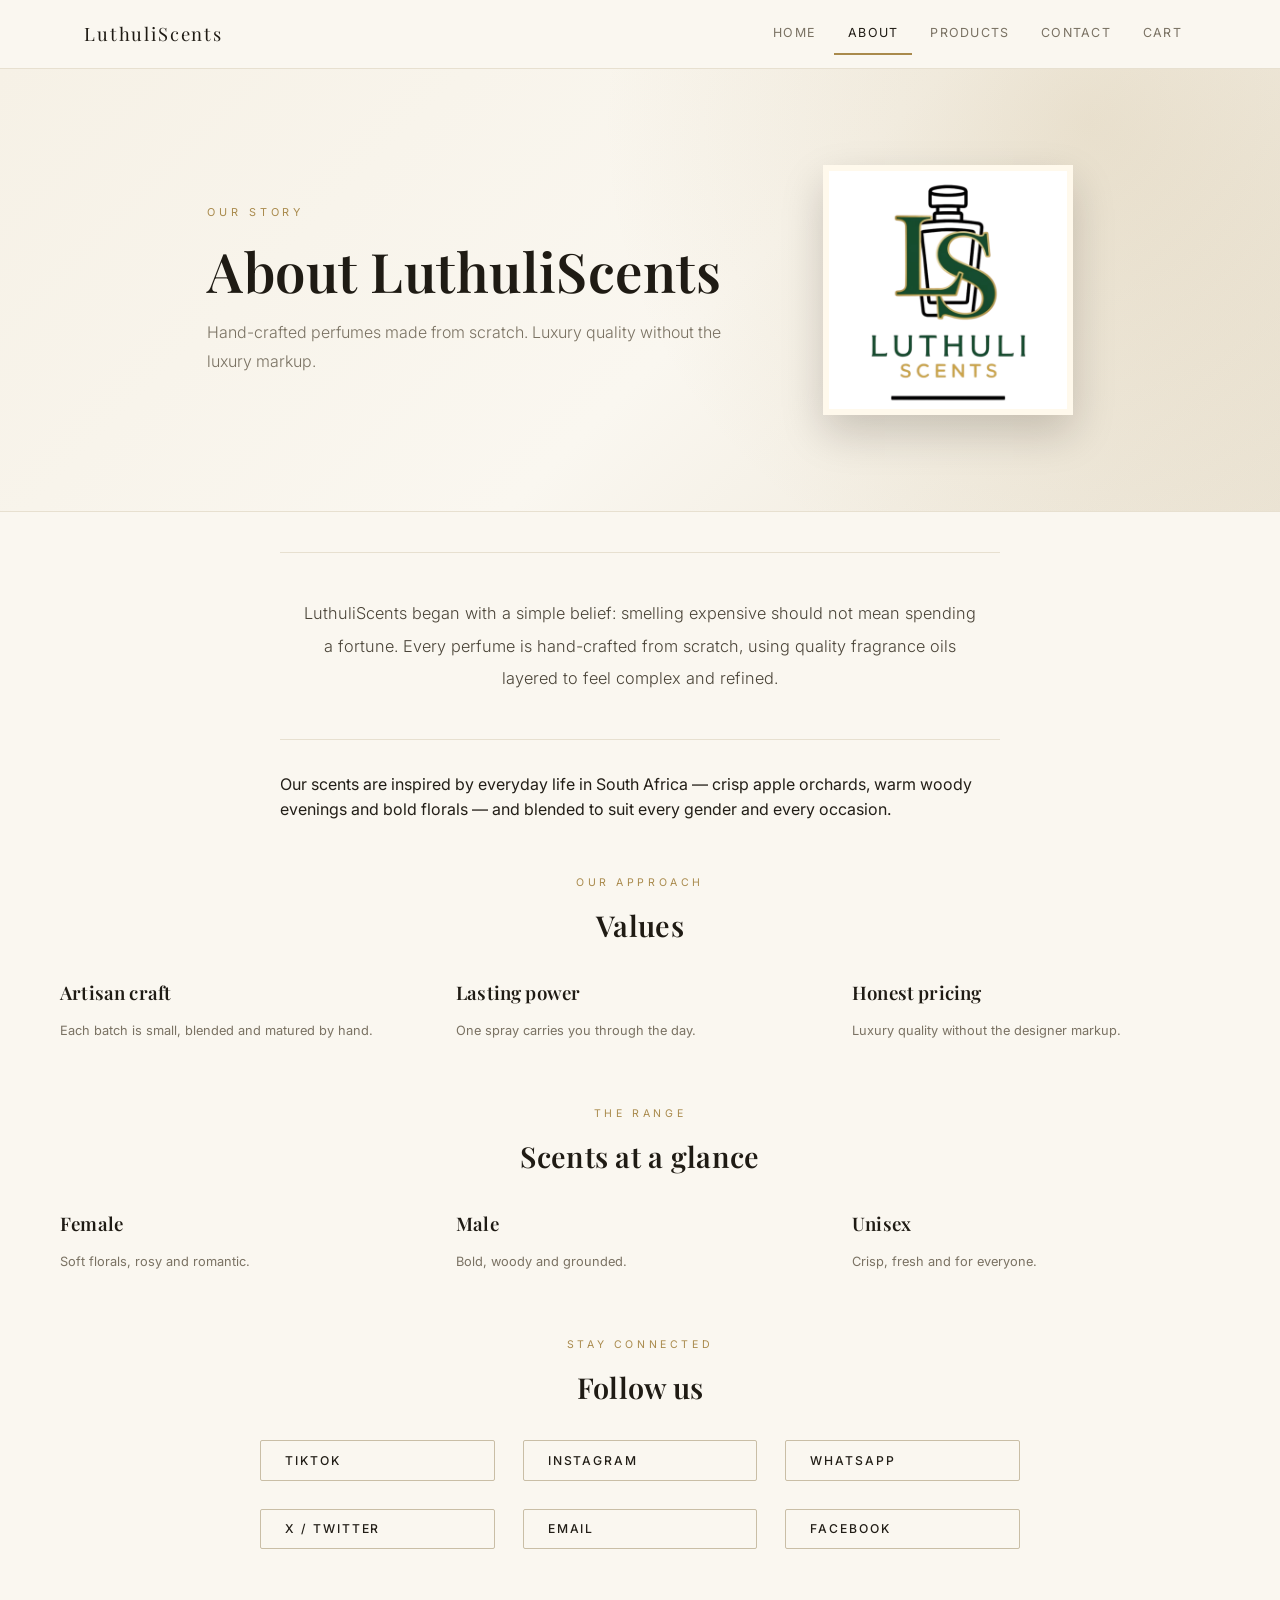
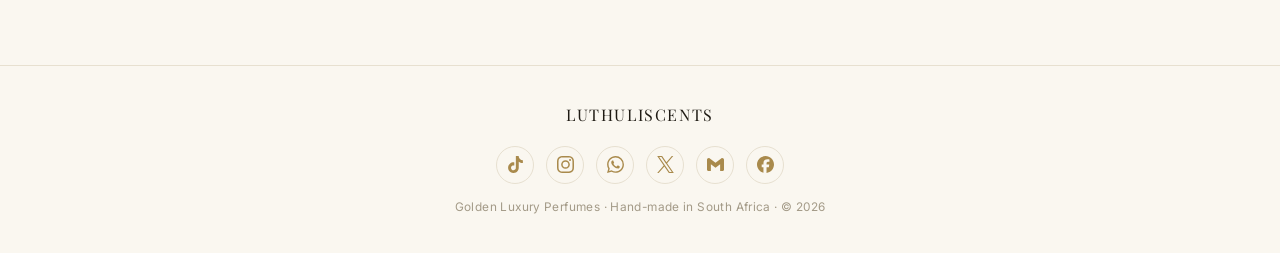
==== about.html @ 28159b86 "Replace Streamlit/Railway app with static GitHub Pages site + Vercel Yoco checkout - Static HTML/CSS" ====
<!DOCTYPE html>
<html lang="en">
  <head>
    <meta charset="UTF-8" />
    <meta name="viewport" content="width=device-width, initial-scale=1.0" />
    <title>About LuthuliScents</title>
    <meta name="description" content="LuthuliScents began with a simple belief: smelling expensive should not mean spending a fortune. Hand-crafted perfumes made from scratch in South Africa." />
    <link rel="stylesheet" href="css/style.css" />
  </head>
  <body data-active="about"
        data-hero-eyebrow="Our Story"
        data-hero-title="About LuthuliScents"
        data-hero-subtitle="Hand-crafted perfumes made from scratch. Luxury quality without the luxury markup."
        data-hero-side="right">
    <div id="site-header"></div>
    <div id="site-hero"></div>

    <main class="container page">

      <div class="statement" style="margin-top:0;">
        LuthuliScents began with a simple belief: smelling expensive should not mean
        spending a fortune. Every perfume is hand-crafted from scratch, using quality
        fragrance oils layered to feel complex and refined.
      </div>

      <p style="max-width:720px; margin:32px auto 0;">
        Our scents are inspired by everyday life in South Africa — crisp apple
        orchards, warm woody evenings and bold florals — and blended to suit every
        gender and every occasion.
      </p>

      <section class="sec-head">
        <div class="label">Our approach</div>
        <h2>Values</h2>
      </section>
      <div class="grid grid-3">
        <div>
          <h3>Artisan craft</h3>
          <p class="caption">Each batch is small, blended and matured by hand.</p>
        </div>
        <div>
          <h3>Lasting power</h3>
          <p class="caption">One spray carries you through the day.</p>
        </div>
        <div>
          <h3>Honest pricing</h3>
          <p class="caption">Luxury quality without the designer markup.</p>
        </div>
      </div>

      <section class="sec-head">
        <div class="label">The range</div>
        <h2>Scents at a glance</h2>
      </section>
      <div class="grid grid-3">
        <div>
          <h3>Female</h3>
          <p class="caption">Soft florals, rosy and romantic.</p>
        </div>
        <div>
          <h3>Male</h3>
          <p class="caption">Bold, woody and grounded.</p>
        </div>
        <div>
          <h3>Unisex</h3>
          <p class="caption">Crisp, fresh and for everyone.</p>
        </div>
      </div>

      <section class="sec-head">
        <div class="label">Stay connected</div>
        <h2>Follow us</h2>
      </section>
      <div class="grid grid-3" data-social-links style="max-width:760px; margin:0 auto;"></div>
    </main>

    <div id="site-footer"></div>

    <script src="js/data.js"></script>
    <script src="js/site.js"></script>
    <script src="js/cart.js"></script>
    <script src="js/products.js"></script>
    <script>
      window.LS_READY.then(function (data) {
        var holder = document.querySelector('[data-social-links]');
        if (!holder) return;
        holder.innerHTML = Object.keys(data.social_links).map(function (name) {
          return '<a class="btn" href="' + data.social_links[name] + '" target="_blank" rel="noopener">' + name + '</a>';
        }).join('');
      });
    </script>
  </body>
</html>
---- css/style.css ----
/* LuthuliScents — minimal luxury ivory theme.
   Ported from the Streamlit design system (core/styles.py).
   Fonts: Playfair Display (display serif) + Inter (body). */

@import url('https://fonts.googleapis.com/css2?family=Playfair+Display:wght@500;600;700&family=Inter:wght@300;400;500;600&display=swap');
@import url('https://fonts.googleapis.com/css2?family=Material+Symbols+Rounded:opsz,wght,FILL,GRAD@20..48,100..700,0..1,-50..200&display=block');

:root {
  --bg: #FAF7F0;
  --bg-soft: #F4F0E6;
  --surface: #FFFFFF;
  --ink: #221E17;
  --ink-strong: #1F1B14;
  --muted: #7A7263;
  --muted-2: #A39A87;
  --gold: #A98A4C;
  --gold-soft: #D9C9A5;
  --line: #E7E0D0;
  --line-input: #E3DBC8;
  --line-strong: #C9BEA6;
}

* { box-sizing: border-box; }

html { scroll-behavior: smooth; }

body {
  margin: 0;
  font-family: 'Inter', sans-serif;
  font-weight: 400;
  color: var(--ink);
  background: var(--bg);
  line-height: 1.6;
  -webkit-font-smoothing: antialiased;
}

h1, h2, h3, h4, h5, h6 {
  font-family: 'Playfair Display', serif;
  color: var(--ink-strong);
  font-weight: 600;
  letter-spacing: .01em;
  margin: 0 0 .5em;
}

a { color: var(--ink); }
a:hover { color: var(--gold); }

img { max-width: 100%; border-radius: 8px; box-shadow: 0 8px 24px rgba(31, 27, 20, .08); }

hr { border: none; border-top: 1px solid var(--line); margin: 36px 0; }

.container { max-width: 1160px; margin: 0 auto; padding: 0 24px; }

/* ---------- header / navigation ---------- */
.site-header {
  border-bottom: 1px solid var(--line);
  background: rgba(250, 247, 240, .92);
  backdrop-filter: blur(8px);
  position: sticky;
  top: 0;
  z-index: 20;
}
.header-inner {
  max-width: 1160px;
  margin: 0 auto;
  padding: 0 24px;
  display: flex;
  align-items: center;
  justify-content: space-between;
  gap: 16px;
  min-height: 68px;
}
.brand {
  font-family: 'Playfair Display', serif;
  font-size: 1.15rem;
  letter-spacing: .1em;
  color: var(--ink-strong);
  text-decoration: none;
  white-space: nowrap;
}
.brand:hover { color: var(--ink-strong); }
.nav { display: flex; flex-wrap: wrap; gap: 4px; }
.nav a {
  color: var(--muted);
  text-decoration: none;
  font-size: .78rem;
  letter-spacing: .1em;
  text-transform: uppercase;
  padding: 10px 14px;
  border-bottom: 2px solid transparent;
  transition: color .2s ease, border-color .2s ease;
}
.nav a:hover { color: var(--ink-strong); border-bottom-color: var(--gold); }
.nav a.active { color: var(--ink-strong); border-bottom-color: var(--gold); }
.cart-badge {
  display: none;
  align-items: center;
  justify-content: center;
  min-width: 18px;
  height: 18px;
  padding: 0 5px;
  margin-left: 4px;
  border-radius: 999px;
  background: var(--gold);
  color: var(--bg);
  font-size: .66rem;
  letter-spacing: 0;
  vertical-align: top;
}

@media (max-width: 640px) {
  .header-inner { flex-direction: column; padding: 12px 16px; }
  .nav a { padding: 8px 10px; }
}

/* ---------- page container ---------- */
.page { padding: 40px 0 60px; }

/* ---------- hero ---------- */
.hero {
  position: relative;
  padding: clamp(56px, 8vw, 96px) 24px;
  color: var(--ink);
  background:
    radial-gradient(circle at 85% 12%, rgba(169, 138, 76, .18), transparent 42%),
    linear-gradient(135deg, #F6F1E6 0%, #FAF7F0 55%, #ECE5D6 100%);
  border-bottom: 1px solid var(--line);
}
.hero-inner {
  display: flex;
  align-items: center;
  justify-content: center;
  gap: clamp(24px, 5vw, 56px);
  max-width: 1080px;
  margin: 0 auto;
}
.hero .hero-logo {
  width: clamp(150px, 24vw, 250px);
  height: clamp(150px, 24vw, 250px);
  object-fit: cover;
  border-radius: 0;
  flex: 0 0 auto;
  border: 6px solid #FFF9EC;
  box-shadow: 0 18px 40px rgba(20, 12, 7, .18);
}
.hero .hero-text {
  max-width: 560px;
  text-align: left;
}
.hero.logo-right .hero-inner { flex-direction: row-reverse; }
.hero .eyebrow {
  font-size: .68rem;
  letter-spacing: .36em;
  text-transform: uppercase;
  color: var(--gold);
  margin: 0 0 18px;
}
.hero h1 {
  font-family: 'Playfair Display', serif;
  font-size: clamp(2.1rem, 6vw, 3.4rem);
  color: var(--ink-strong);
  font-weight: 600;
  line-height: 1.15;
  max-width: 18ch;
  margin: 0 0 16px;
}
.hero p {
  color: var(--muted);
  font-size: 1rem;
  max-width: 620px;
  margin: 0;
  line-height: 1.8;
  font-weight: 300;
}
.hero-actions {
  display: flex;
  gap: 12px;
  justify-content: flex-start;
  flex-wrap: wrap;
  margin-top: 30px;
}
.hero .btn.primary { background: var(--ink); color: var(--bg); border-color: var(--ink); }
.hero .btn.primary:hover { background: var(--gold); border-color: var(--gold); }

@media (max-width: 720px) {
  .hero-inner { flex-direction: column; text-align: center; }
  .hero.logo-right .hero-inner { flex-direction: column; }
  .hero .hero-logo { width: clamp(120px, 38vw, 190px); height: clamp(120px, 38vw, 190px); }
  .hero .hero-text { text-align: center; }
  .hero-actions { justify-content: center; }
}

/* ---------- section headings ---------- */
.sec-head { margin: 52px 0 30px; text-align: center; }
.sec-head .label {
  font-size: .66rem;
  letter-spacing: .34em;
  text-transform: uppercase;
  color: var(--gold);
  margin-bottom: 10px;
}
.sec-head h2 { font-size: 1.8rem; margin: 0; }

/* ---------- statement ---------- */
.statement {
  margin: 56px auto 16px;
  max-width: 720px;
  text-align: center;
  border-top: 1px solid var(--line);
  border-bottom: 1px solid var(--line);
  padding: 44px 24px;
  color: #4A4438;
  font-size: 1.02rem;
  line-height: 2;
  font-weight: 300;
}
.statement .mark { color: var(--gold); }

/* ---------- buttons ---------- */
.btn {
  display: inline-block;
  background: transparent;
  color: var(--ink);
  border: 1px solid var(--line-strong);
  border-radius: 2px;
  font-family: 'Inter', sans-serif;
  font-size: .76rem;
  letter-spacing: .16em;
  text-transform: uppercase;
  font-weight: 500;
  padding: .6rem 1.5rem;
  text-decoration: none;
  cursor: pointer;
  transition: background .2s ease, color .2s ease, border-color .2s ease;
}
.btn:hover { background: var(--ink); color: var(--bg); border-color: var(--ink); }
.btn.primary {
  background: var(--ink);
  color: var(--bg);
  border-color: var(--ink);
}
.btn.primary:hover { background: var(--gold); border-color: var(--gold); color: var(--bg); }
.btn.ghost { border-color: transparent; }
.btn.ghost:hover { border-color: transparent; }

/* ---------- forms ---------- */
label { display: block; margin-bottom: 6px; font-size: .95rem; }
input[type="text"], input[type="email"], input[type="tel"], textarea, select {
  width: 100%;
  padding: 10px 12px;
  border: 1px solid var(--line-input);
  border-radius: 2px;
  background: transparent;
  color: var(--ink);
  font-family: 'Inter', sans-serif;
  font-size: .95rem;
}
input:focus, textarea:focus, select:focus {
  outline: none;
  border-color: var(--gold);
}
.form-grid { display: grid; grid-template-columns: repeat(2, minmax(0, 1fr)); gap: 16px; }
.form-grid .full { grid-column: 1 / -1; }

@media (max-width: 700px) {
  .form-grid { grid-template-columns: 1fr; }
}

/* ---------- cards / product grid ---------- */
.grid { display: grid; gap: 28px; }
.grid-3 { grid-template-columns: repeat(3, minmax(0, 1fr)); }
.grid-2 { grid-template-columns: repeat(2, minmax(0, 1fr)); }

@media (max-width: 900px) {
  .grid-3 { grid-template-columns: repeat(2, minmax(0, 1fr)); }
}
@media (max-width: 560px) {
  .grid-3, .grid-2 { grid-template-columns: 1fr; }
}

.p-card { text-align: center; display: flex; flex-direction: column; }
.p-card img {
  width: 100%;
  height: 320px;
  object-fit: cover;
  object-position: center;
  border-radius: 8px;
  box-shadow: 0 8px 24px rgba(31, 27, 20, .08);
  transition: transform .3s ease;
}
.p-card:hover img { transform: translateY(-4px); }
.p-badge {
  align-self: center;
  display: inline-block;
  margin-top: 16px;
  padding: 3px 12px;
  border: 1px solid var(--gold-soft);
  border-radius: 999px;
  color: var(--gold);
  font-size: .6rem;
  letter-spacing: .2em;
  text-transform: uppercase;
}
.p-name { font-family: 'Playfair Display', serif; font-size: 1.15rem; color: var(--ink-strong); margin: 16px 0 2px; }
.p-family { font-size: .66rem; letter-spacing: .24em; text-transform: uppercase; color: var(--gold); }
.p-notes { font-size: .8rem; color: var(--muted); margin: 10px 0; line-height: 1.6; }
.p-price { font-size: 1.02rem; font-weight: 500; color: var(--ink-strong); margin: 12px 0; }
.p-actions { display: flex; gap: 10px; justify-content: center; flex-wrap: wrap; margin-top: auto; }

/* ---------- quotes ---------- */
.quote {
  border-left: 1px solid var(--line-strong);
  padding: 4px 0 4px 22px;
  margin: 22px 0;
  color: #4A4438;
  font-size: .95rem;
  font-style: italic;
  line-height: 1.8;
}
.quote .who {
  font-style: normal;
  font-size: .72rem;
  letter-spacing: .14em;
  text-transform: uppercase;
  color: var(--gold);
  margin-top: 10px;
}

/* ---------- cart ---------- */
.cart-line {
  display: grid;
  grid-template-columns: 72px 1fr auto auto auto;
  align-items: center;
  gap: 16px;
  padding: 14px 0;
  border-bottom: 1px solid var(--line);
}
.cart-line img { width: 72px; height: 72px; object-fit: cover; border-radius: 6px; box-shadow: 0 4px 12px rgba(31, 27, 20, .1); }
.cart-name { font-family: 'Playfair Display', serif; font-size: 1.05rem; color: var(--ink-strong); }
.cart-meta { font-size: .66rem; letter-spacing: .2em; text-transform: uppercase; color: var(--gold); margin-top: 4px; }
.qty-control { display: inline-flex; align-items: center; gap: 6px; }
.qty-control .btn { padding: 2px 10px; font-size: .9rem; letter-spacing: 0; }
.cart-total { font-weight: 600; font-size: 1.05rem; }

@media (max-width: 700px) {
  .cart-line { grid-template-columns: 56px 1fr auto; }
  .cart-line img { width: 56px; height: 56px; }
  .cart-line .qty-wrap { grid-column: 2; }
  .cart-line .line-total { grid-column: 3; }
}

/* order summary */
.summary-box {
  border: 1px solid var(--line);
  border-radius: 8px;
  padding: 22px;
  background: var(--surface);
}
.summary-row { display: flex; justify-content: space-between; gap: 12px; padding: 6px 0; }
.summary-row.total { border-top: 1px solid var(--line); margin-top: 8px; padding-top: 12px; font-weight: 600; }

/* notices / alerts */
.alert {
  border: 1px solid var(--line);
  border-radius: 6px;
  padding: 14px 16px;
  margin: 14px 0;
  font-size: .92rem;
  background: var(--surface);
}
.alert.success { border-color: var(--gold-soft); color: var(--ink); }
.alert.warning { border-color: var(--gold-soft); color: var(--ink); }
.alert.error { border-color: #B4553C; color: #8A2F1A; }

/* ---------- footer ---------- */
.footer {
  margin-top: 56px;
  padding: 36px 20px;
  text-align: center;
  border-top: 1px solid var(--line);
  color: var(--muted);
  font-size: .8rem;
  letter-spacing: .03em;
}
.footer .brand { font-family: 'Playfair Display', serif; font-size: 1rem; color: var(--ink-strong); letter-spacing: .1em; }
.footer .social {
  display: flex;
  justify-content: center;
  flex-wrap: wrap;
  gap: 12px;
  margin: 18px 0 6px;
}
.footer .social-link {
  display: inline-flex;
  align-items: center;
  justify-content: center;
  width: 38px;
  height: 38px;
  margin: 0;
  border: 1px solid var(--line);
  border-radius: 50%;
  text-decoration: none;
  transition: transform .2s ease, border-color .2s ease, box-shadow .2s ease;
}
.footer .social-link:hover {
  transform: translateY(-2px);
  border-color: transparent;
  box-shadow: 0 6px 16px rgba(31, 27, 20, .12);
}
.footer .social-link svg { width: 17px; height: 17px; display: block; }
.footer .social-link svg path { fill: var(--gold); transition: fill .25s ease; }
.footer .social-link:hover svg path { fill: var(--g, var(--gold)); }
.footer .fine { color: var(--muted-2); font-size: .74rem; margin-top: 14px; }

/* ---------- misc ---------- */
.caption { color: var(--muted); font-size: .8rem; }
.contact-links { display: grid; gap: 12px; max-width: 480px; margin: 0 auto; }
.contact-links a {
  display: flex;
  align-items: center;
  justify-content: space-between;
  color: var(--ink);
  text-decoration: none;
  padding: 14px 18px;
  border: 1px solid var(--line);
  border-radius: 8px;
  transition: border-color .2s ease, background .2s ease;
}
.contact-links a:hover { border-color: var(--gold); background: var(--surface); color: var(--ink); }
.faq { border-bottom: 1px solid var(--line); padding: 14px 0; }
.faq summary { cursor: pointer; font-weight: 500; color: var(--ink-strong); }
.faq[open] summary { margin-bottom: 8px; }

/* ---------- material symbols ---------- */
.material-symbols-rounded {
  font-family: 'Material Symbols Rounded';
  font-weight: normal;
  font-style: normal;
  display: inline-block;
  line-height: 1;
  letter-spacing: normal;
  text-transform: none;
  vertical-align: middle;
  -webkit-font-smoothing: antialiased;
}
.ls-icon { margin-right: 6px; }

/* ---------- responsive (down to 360px) ---------- */
@media (max-width: 560px) {
  .page { padding: 24px 0 48px; }
  .container, .header-inner { padding-left: 16px; padding-right: 16px; }
  .hero { padding: 56px 16px; }
  .p-card img { height: 260px; }
  .form-grid { gap: 12px; }
  .sec-head { margin: 40px 0 22px; }
  .sec-head h2 { font-size: 1.5rem; }
  .statement { padding: 32px 18px; margin: 40px auto; }
}

@media (max-width: 400px) {
  .header-inner { flex-direction: column; gap: 8px; padding: 12px 16px; }
  .nav { justify-content: center; }
  .nav a { padding: 8px 8px; font-size: .74rem; }
  .p-card img { height: 220px; }
  .hero h1 { font-size: 1.9rem; }
  .hero-actions .btn { width: 100%; }
  .summary-box { padding: 16px; }
  .cart-line { gap: 10px; }
  .contact-links a { padding: 12px 12px; }
}
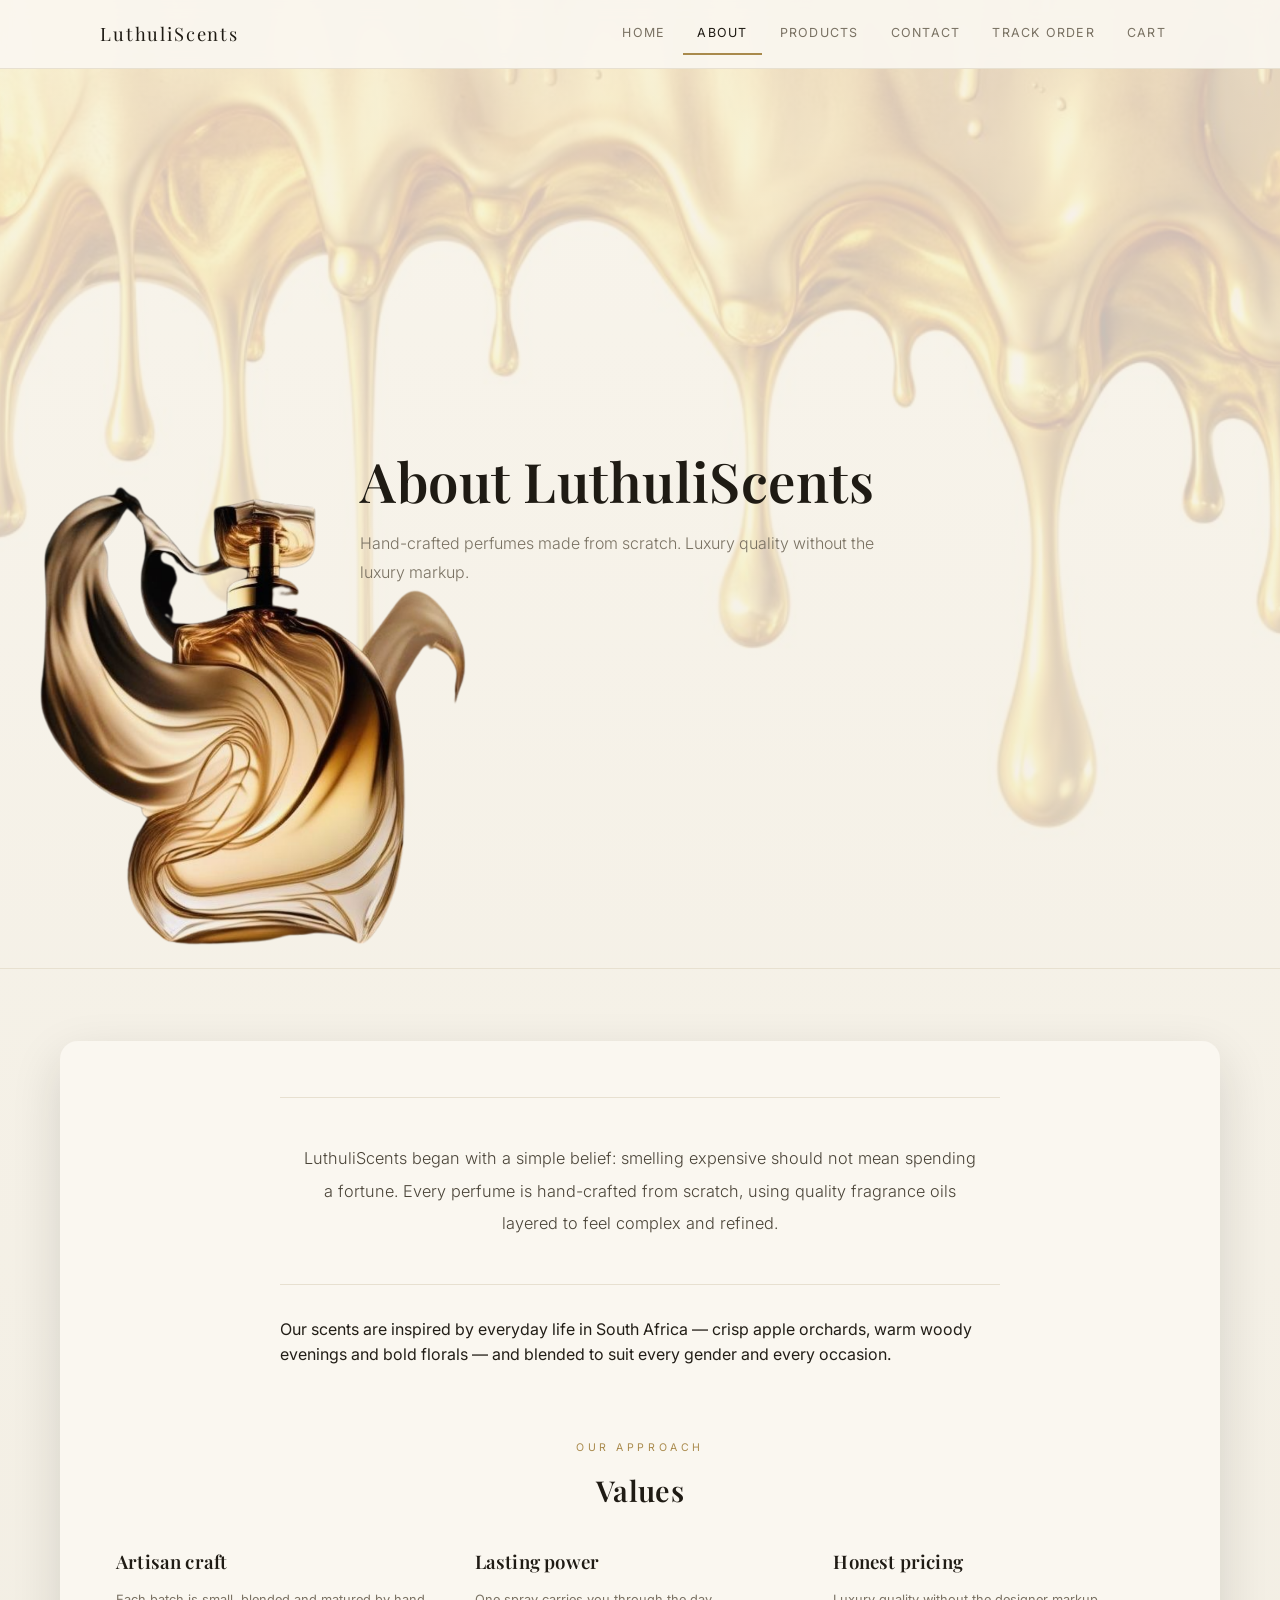
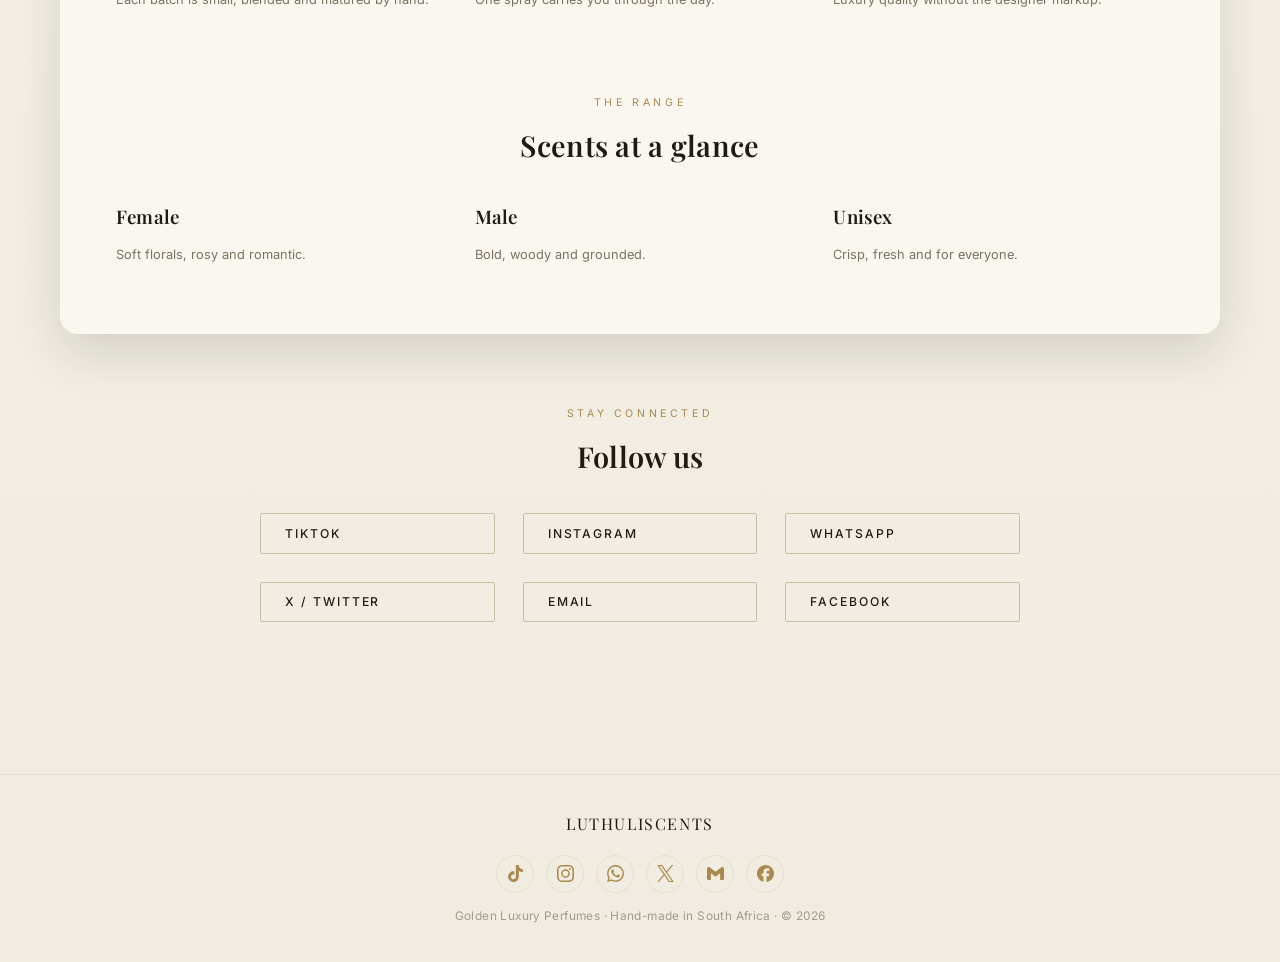
==== commit ae82d36c: "Homepage hero design, per-page hero imagery, and solid/transparent section system - Add hero.jpg bac" ====
--- a/about.html
+++ b/about.html
@@ -8,14 +8,14 @@
     <link rel="stylesheet" href="css/style.css" />
   </head>
   <body data-active="about"
-        data-hero-eyebrow="Our Story"
         data-hero-title="About LuthuliScents"
         data-hero-subtitle="Hand-crafted perfumes made from scratch. Luxury quality without the luxury markup."
-        data-hero-side="right">
+        data-hero-float-left="golden-bottle.png">
     <div id="site-header"></div>
     <div id="site-hero"></div>
 
     <main class="container page">
+      <div class="home-body">
 
       <div class="statement" style="margin-top:0;">
         LuthuliScents began with a simple belief: smelling expensive should not mean
@@ -67,6 +67,8 @@
         </div>
       </div>
 
+      </div>
+
       <section class="sec-head">
         <div class="label">Stay connected</div>
         <h2>Follow us</h2>
--- a/css/style.css
+++ b/css/style.css
@@ -23,6 +23,7 @@
 * { box-sizing: border-box; }
 
 html { scroll-behavior: smooth; }
+html, body { overflow-x: clip; }
 
 body {
   margin: 0;
@@ -49,7 +50,7 @@
 
 hr { border: none; border-top: 1px solid var(--line); margin: 36px 0; }
 
-.container { max-width: 1160px; margin: 0 auto; padding: 0 24px; }
+.container { max-width: 1160px; margin: 0 auto; padding: 0 clamp(20px, 4.5vw, 40px); }
 
 /* ---------- header / navigation ---------- */
 .site-header {
@@ -63,7 +64,7 @@
 .header-inner {
   max-width: 1160px;
   margin: 0 auto;
-  padding: 0 24px;
+  padding: 0 clamp(20px, 4.5vw, 40px);
   display: flex;
   align-items: center;
   justify-content: space-between;
@@ -109,22 +110,104 @@
 }
 
 @media (max-width: 640px) {
-  .header-inner { flex-direction: column; padding: 12px 16px; }
+  .header-inner { flex-direction: column; padding: 12px clamp(20px, 4.5vw, 40px); }
   .nav a { padding: 8px 10px; }
 }
 
 /* ---------- page container ---------- */
-.page { padding: 40px 0 60px; }
+.page { padding: clamp(32px, 6vw, 72px) 0 clamp(48px, 8vw, 96px); }
 
 /* ---------- hero ---------- */
 .hero {
   position: relative;
+  display: flex;
+  align-items: center;
+  justify-content: center;
+  min-height: 100vh;
+  min-height: 100dvh;
   padding: clamp(56px, 8vw, 96px) 24px;
   color: var(--ink);
   background:
-    radial-gradient(circle at 85% 12%, rgba(169, 138, 76, .18), transparent 42%),
-    linear-gradient(135deg, #F6F1E6 0%, #FAF7F0 55%, #ECE5D6 100%);
+    radial-gradient(circle at 85% 12%, rgba(169, 138, 76, .16), transparent 42%),
+    linear-gradient(rgba(246, 241, 230, .55), rgba(234, 229, 214, .30)),
+    url('../img/hero.jpg') center / cover no-repeat;
+  background-attachment: fixed;
   border-bottom: 1px solid var(--line);
+}
+body[data-active="home"],
+body[data-active="about"],
+body[data-active="contact"],
+body[data-active="cart"] {
+  background:
+    linear-gradient(rgba(246, 241, 230, .78), rgba(238, 233, 220, .88)),
+    url('../img/hero.jpg') center / cover no-repeat fixed;
+}
+body[data-active="home"] .hero {
+  background: transparent;
+  overflow: hidden;
+}
+body[data-active="about"] .hero,
+body[data-active="contact"] .hero,
+body[data-active="cart"] .hero {
+  background: transparent;
+}
+.home-body {
+  background: var(--bg);
+  border-radius: 18px;
+  padding: clamp(28px, 5vw, 56px);
+  box-shadow: 0 18px 50px rgba(31, 27, 20, .14);
+}
+.home-body .sec-head:first-child {
+  margin-top: 28px;
+}
+.hero-float {
+  z-index: 1;
+  position: absolute;
+  right: 0;
+  bottom: 0;
+  height: 60vh;
+  height: 60dvh;
+  max-width: 75vw;
+  object-fit: cover;
+  object-position: center bottom;
+  pointer-events: none;
+  box-shadow: none;
+  border-radius: 0;
+}
+.hero-float.left {
+  right: auto;
+  left: 0;
+}
+@media (min-width: 992px) {
+  .hero-float.left,
+  body[data-active="products"] .hero-float {
+    transform: translateY(25px);
+  }
+}
+.hero-inner {
+  position: relative;
+  z-index: 2;
+}
+.hero:has(.hero-float) .hero-inner {
+  padding-inline: clamp(0px, 6vw, 56px);
+}
+@media (hover: none), (max-width: 720px) {
+  .hero {
+    background-attachment: scroll;
+  }
+  body[data-active="home"],
+  body[data-active="about"],
+  body[data-active="contact"],
+  body[data-active="cart"] {
+    background-attachment: scroll;
+  }
+}
+@media (max-width: 720px), (max-height: 540px) {
+  .hero-float {
+    height: 40vh;
+    height: 38dvh;
+    max-width: 62vw;
+  }
 }
 .hero-inner {
   display: flex;
@@ -191,7 +274,7 @@
 }
 
 /* ---------- section headings ---------- */
-.sec-head { margin: 52px 0 30px; text-align: center; }
+.sec-head { margin: clamp(44px, 7vw, 72px) 0 clamp(24px, 4vw, 34px); text-align: center; }
 .sec-head .label {
   font-size: .66rem;
   letter-spacing: .34em;
@@ -262,6 +345,13 @@
 .form-grid { display: grid; grid-template-columns: repeat(2, minmax(0, 1fr)); gap: 16px; }
 .form-grid .full { grid-column: 1 / -1; }
 
+/* consistent first-block spacing after the hero on every page */
+main.container.page > :first-child { margin-top: 0; }
+.split { display: grid; grid-template-columns: 1fr 1fr; gap: clamp(24px, 4vw, 40px); }
+@media (max-width: 700px) {
+  .split { grid-template-columns: 1fr; }
+}
+
 @media (max-width: 700px) {
   .form-grid { grid-template-columns: 1fr; }
 }
@@ -371,6 +461,61 @@
 .alert.success { border-color: var(--gold-soft); color: var(--ink); }
 .alert.warning { border-color: var(--gold-soft); color: var(--ink); }
 .alert.error { border-color: #B4553C; color: #8A2F1A; }
+
+/* ---------- order tracking ---------- */
+.trackbox {
+  background: var(--surface);
+  border: 1px solid var(--line);
+  border-radius: 8px;
+  padding: 24px;
+  text-align: center;
+}
+.trackbox h2 { font-family: 'Playfair Display', serif; color: var(--ink-strong); margin: 0 0 8px; }
+.track-search {
+  max-width: 460px;
+  margin: 20px auto 0;
+  display: grid;
+  gap: 14px;
+}
+.track-search label { display: block; text-align: left; font-size: .78rem; letter-spacing: .05em; text-transform: uppercase; color: var(--muted); margin-bottom: 6px; }
+.track-search input {
+  width: 100%;
+  padding: 12px 14px;
+  border: 1px solid var(--line-input);
+  border-radius: 6px;
+  background: var(--bg);
+  font: inherit;
+  letter-spacing: .12em;
+  text-transform: uppercase;
+}
+.track-search input:focus { outline: none; border-color: var(--gold); }
+.track-timeline {
+  position: relative;
+  margin-top: 24px;
+  padding-left: 28px;
+  border-left: 2px solid var(--gold-soft);
+}
+.track-event {
+  position: relative;
+  padding: 0 0 24px 16px;
+}
+.track-event:last-child { padding-bottom: 0; }
+.track-dot {
+  position: absolute;
+  left: -33px;
+  top: 4px;
+  width: 12px;
+  height: 12px;
+  border-radius: 50%;
+  background: var(--gold);
+  border: 3px solid var(--bg);
+  box-shadow: 0 0 0 2px var(--gold-soft);
+}
+.track-event:first-child .track-dot { background: var(--ink); box-shadow: 0 0 0 2px var(--gold); }
+.track-status { font-weight: 600; color: var(--ink-strong); }
+.track-date { font-size: .78rem; color: var(--muted); margin-top: 2px; }
+.track-location { font-size: .86rem; color: var(--muted); margin-top: 4px; }
+.track-msg { font-size: .86rem; color: var(--ink); margin-top: 2px; }
 
 /* ---------- footer ---------- */
 .footer {
@@ -447,18 +592,14 @@
 
 /* ---------- responsive (down to 360px) ---------- */
 @media (max-width: 560px) {
-  .page { padding: 24px 0 48px; }
-  .container, .header-inner { padding-left: 16px; padding-right: 16px; }
   .hero { padding: 56px 16px; }
   .p-card img { height: 260px; }
   .form-grid { gap: 12px; }
-  .sec-head { margin: 40px 0 22px; }
-  .sec-head h2 { font-size: 1.5rem; }
   .statement { padding: 32px 18px; margin: 40px auto; }
 }
 
 @media (max-width: 400px) {
-  .header-inner { flex-direction: column; gap: 8px; padding: 12px 16px; }
+  .header-inner { flex-direction: column; gap: 8px; padding: 12px clamp(20px, 4.5vw, 40px); }
   .nav { justify-content: center; }
   .nav a { padding: 8px 8px; font-size: .74rem; }
   .p-card img { height: 220px; }
